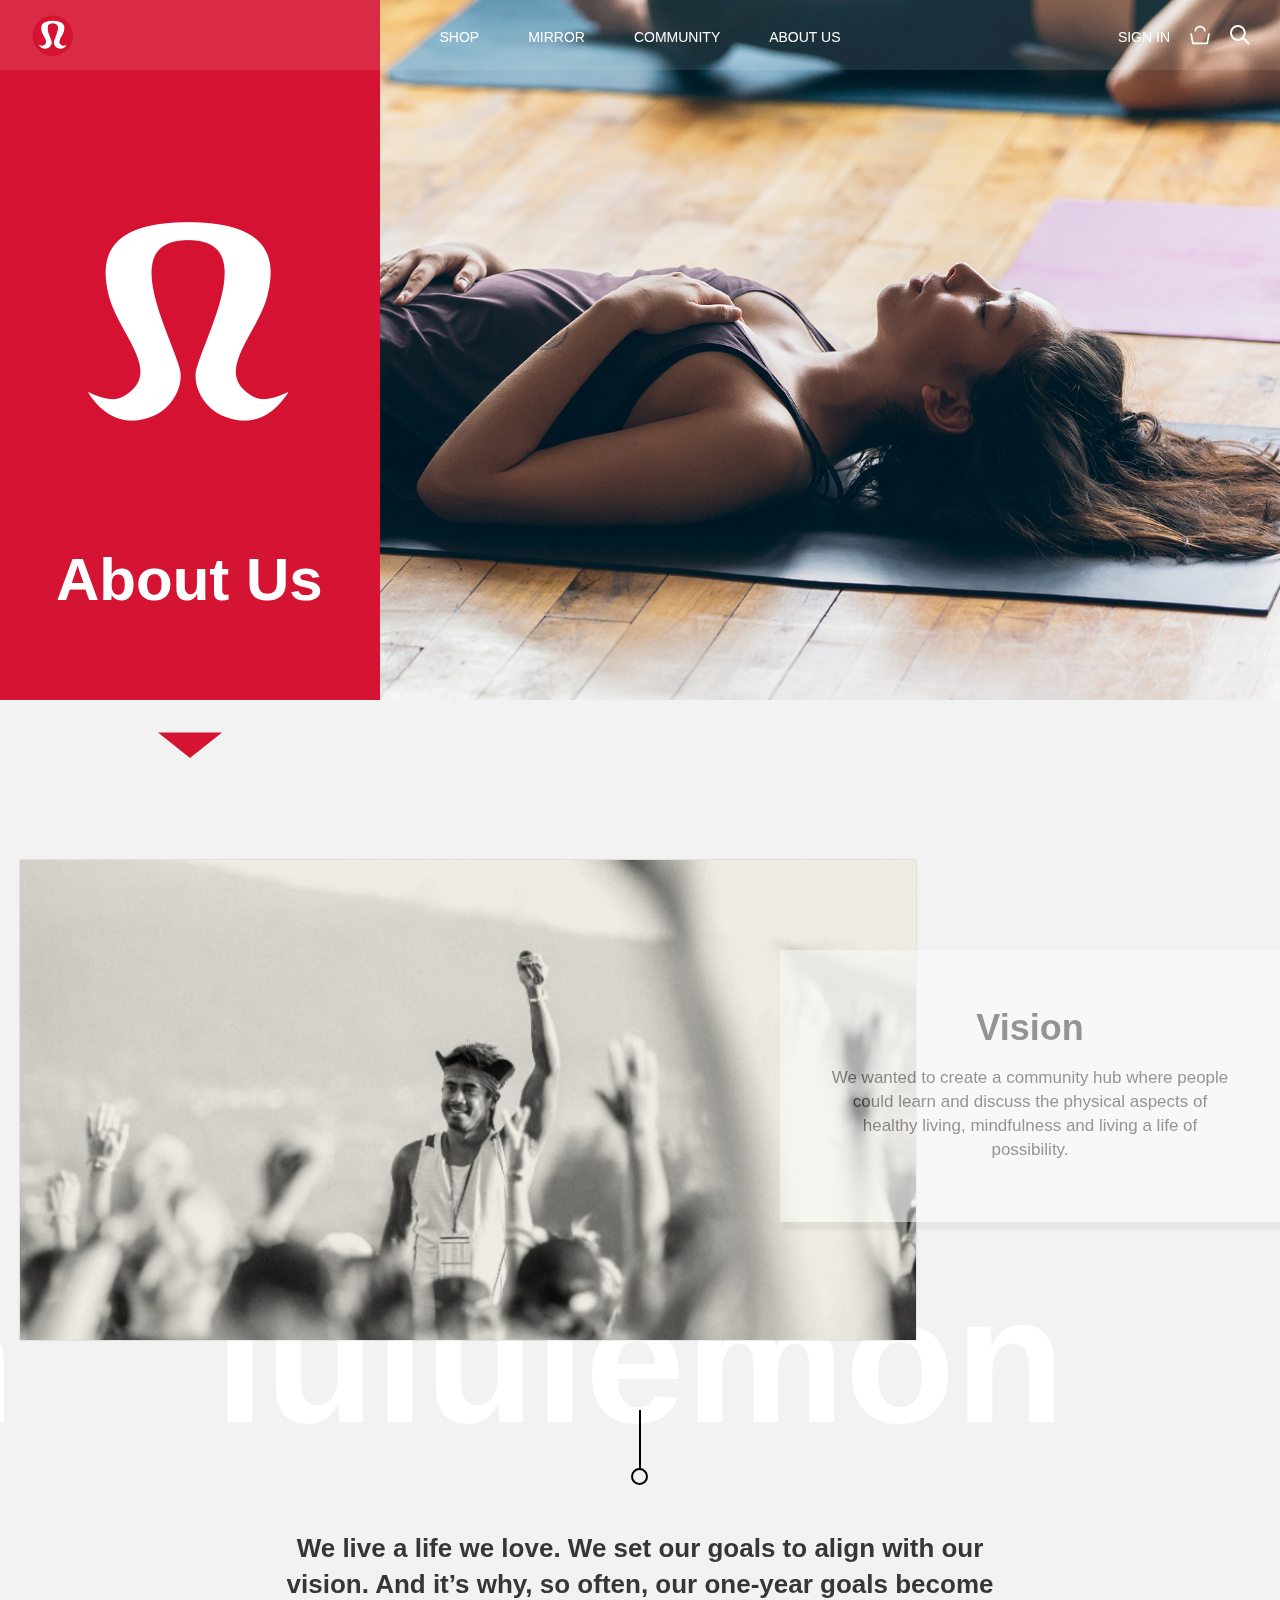
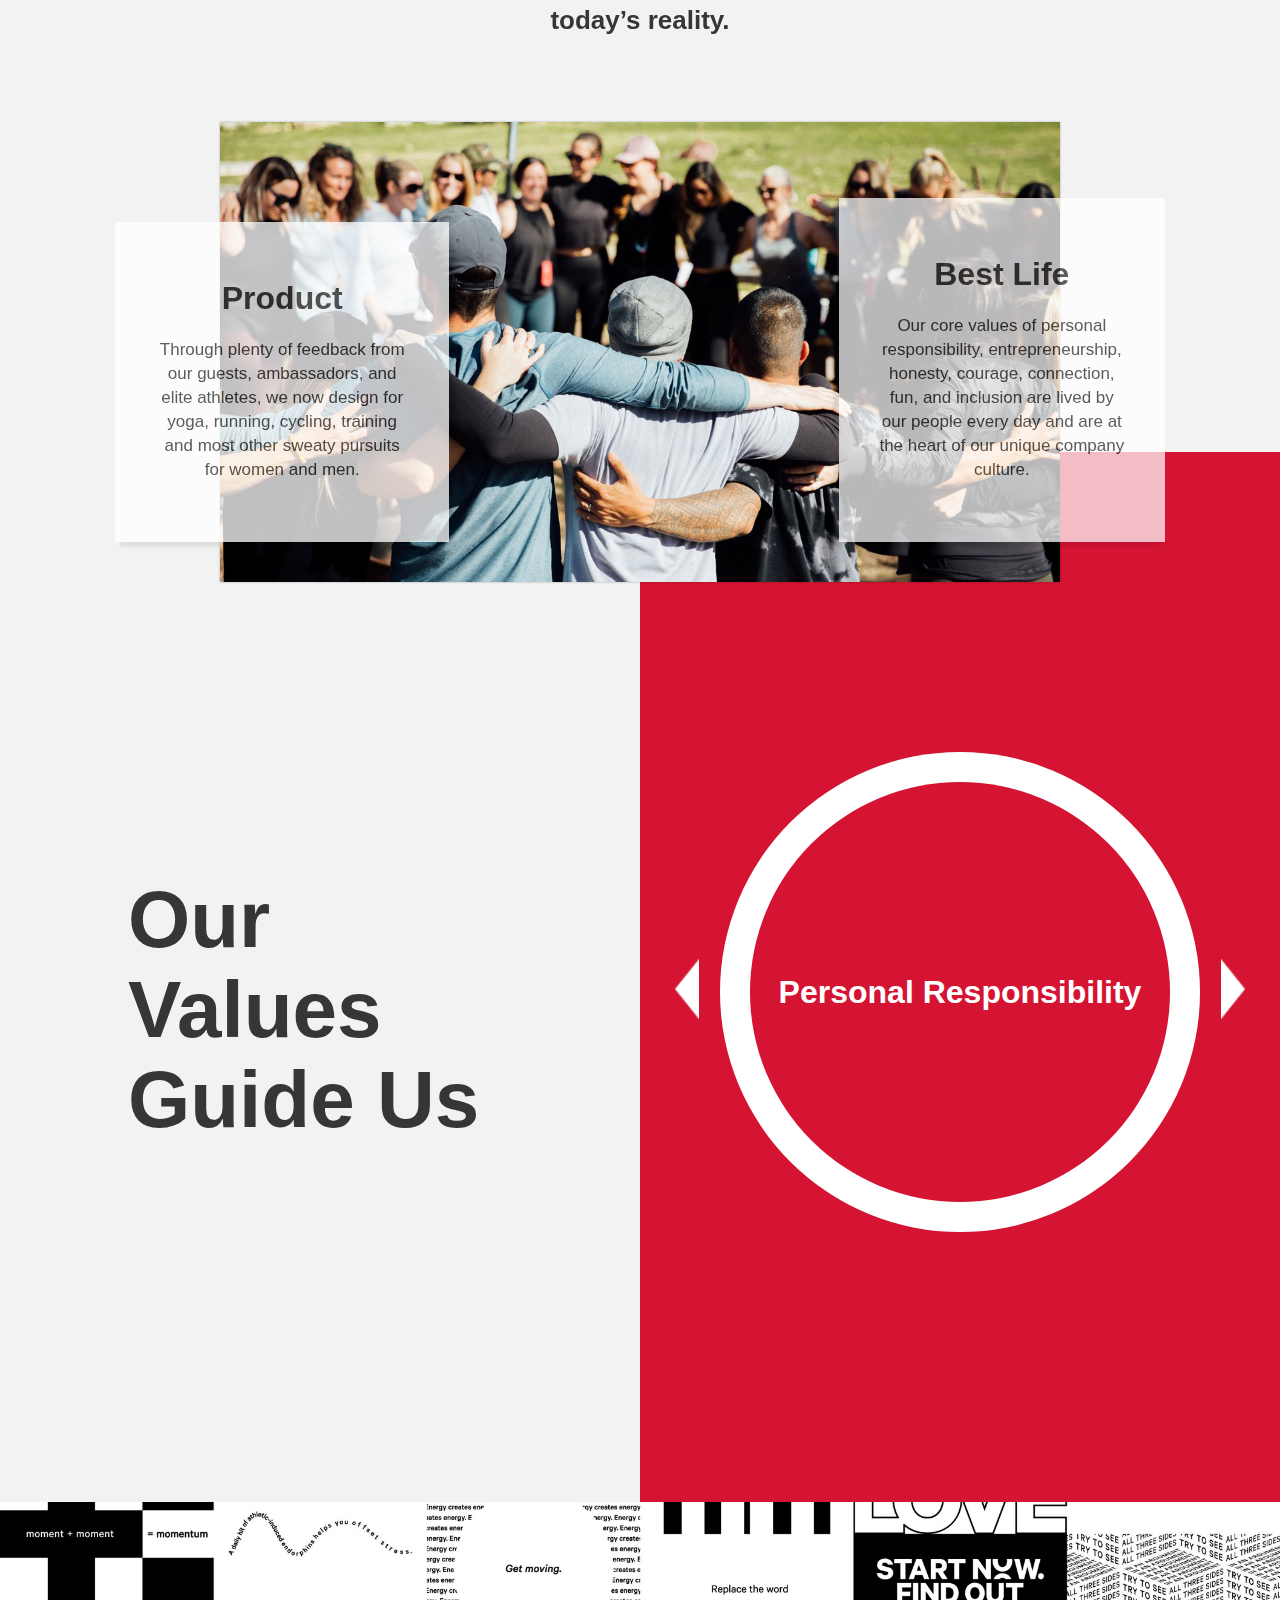
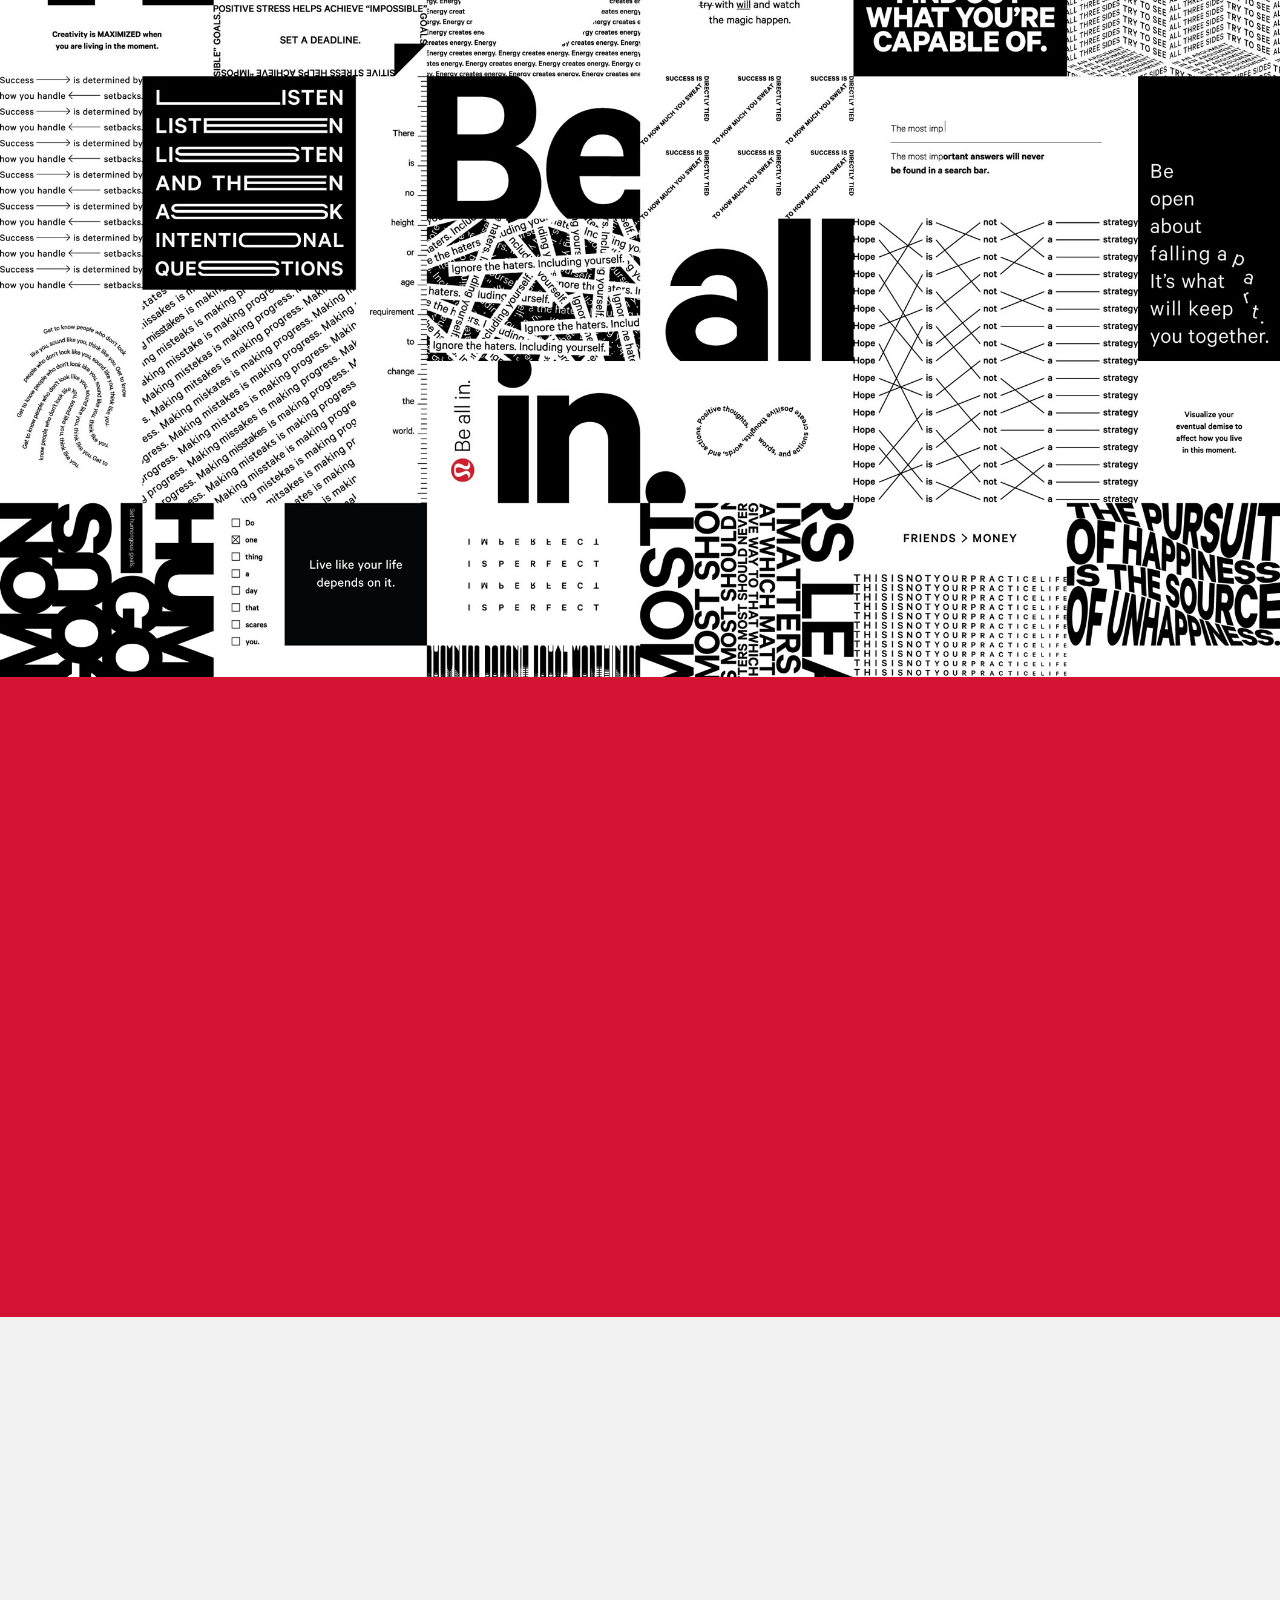
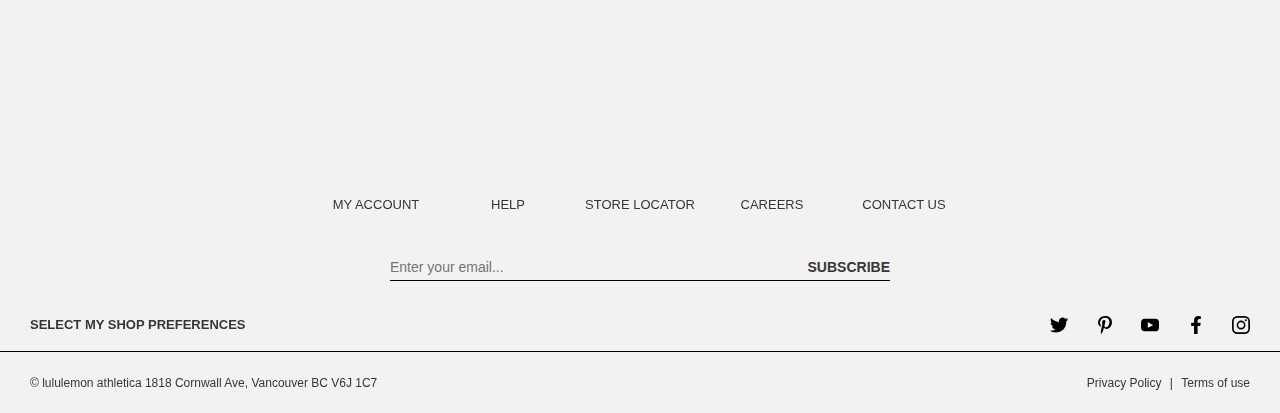
==== aboutus.html @ d8c0bdd2 "Lululemon Renewal" ====
<!DOCTYPE html>
<html lang="en">
<head>
  <meta charset="UTF-8">
  <meta name="keyword" content="lululemon, portfolio">
  <meta name="description" content="Personal Project: lululemon Renewal">
  <meta name="author" content="myeon">
  <meta http-equiv="X-UA-Compatible" content="IE=edge">
  <meta name="viewport" content="width=device-width, initial-scale=1.0, shrink-to-fit=no">
  <title>About us | lululemon</title>
  <link rel="stylesheet" href="css/lulu_reset.css" type="text/css" />
  <link rel="stylesheet" href="css/lulu_style.css" type="text/css" />
  <link rel="stylesheet" href="css/sub_aboutus.css" type="text/css" />
	<link rel="stylesheet" href="https://unpkg.com/swiper/swiper-bundle.min.css" />
	<script src="https://unpkg.com/swiper/swiper-bundle.min.js"></script>
	<script src="https://code.jquery.com/jquery-3.1.1.min.js"></script>
  <script src="js/slider.js"></script>
  <script src="js/aboutus.js"></script>
</head>
<body>
	<header>
		<div class="header_inner"> <!-- ON --> <!-- DARK -->
			<h1 class="logo"><a href="index.html">lululemon</a></h1>
			<button type="button" id="mbtn"><span></span></button>
			<ul class="account">
				<li id="signin"><a href="#">SIGN IN</a></li>
				<li id="cart" class="icon"><a href="#" class="ir_pm">cart</a></li>
				<li id="search" class="icon"><a href="#" class="ir_pm">search</a></li>
			</ul> <!-- acount -->
			<nav id="navWrap">
				<div class="nav_inner"> 
					<h2 class="blind">menu</h2>
					<ul class="gnb clearfix">
						<li class="sub1 subm"><a href="shop-w.html">SHOP</a>					 <!-- ON --> 
							<ul class="sub_menu">
									<li><a href="shop-w.html">WOMEN</a></li>
									<li><a href="shop-w.html">MEN</a></li>
									<li><a href="shop-w.html">ACTIVITY</a></li>
									<li><a href="shop-w.html">ACCESSORY</a></li>
							</ul>
						</li>
						<li><a href="#">MIRROR</a></li>
						<li class="sub3 subm"><a href="community.html">COMMUNITY</a>		 <!-- ON --> 
							<ul class="sub_menu">
									<li><a href="community.html">SWEATLIFE</a></li>
									<li><a href="community.html">AMBASSADOR</a></li>
									<li><a href="community.html">EVENTS</a></li>
									<li><a href="community.html">IMPACT</a></li>
							</ul>
						</li>
						<li class="sub4 subm"><a href="aboutus.html">ABOUT US</a>			 <!-- ON --> 
							<ul class="sub_menu">
									<li><a href="aboutus.html">BRAND STORY</a></li>
									<li><a href="aboutus.html">CAREERS</a></li>
									<li><a href="aboutus.html">lululemon Apps</a></li>
							</ul>
						</li>
					</ul> <!-- gnb -->
					<ul class="moreMenu">
						<li><a href="#">SIGN IN</a></li>
						<li><a href="#">STORE LOCATOR</a></li>
					</ul> <!-- moreMenu -->
				</div> <!-- nav_inner -->
			</nav> <!-- navWrap -->
		</div> <!-- header_inner -->
	</header>    
	  
	<div id="moveup">		
		<svg width="20" height="100">
			<path class="pline" d="M10,20 V60" />
		</svg>
		<p class="txtTop">TOP</p>
	</div>  
		
	<div id="visual">	<!-- show -->
		<div class="visual_wrap">
			<h2>About Us</h2>
			<div class="redblock">
				<div class="img_logo"></div>
			</div>
			<div class="img_box">
				<div class="about_txt">
					<p>Founded in Vancourver, Canada in 1998, <span>lululemon athletica</span> is a technical athletic apparel company for yoga, running, training, and most other sweaty pursuits</p>
				</div>
			</div>
		</div>
	</div>
	<div id="showbottom">
		<svg height="64" width="64" viewbox="0 -35 100 100">
			<path class="d1" d="M0,0 H100 L50,40 Z" fill="#d51332"></path>
		</svg>
	</div>
	
	<div id="mainContents">
	
		<div id="fixedlulu" class="luluSwiper">
			<ul class="swiper-wrapper">
				<p class="swiper-slide">lululemon</p>
				<p class="swiper-slide">lululemon</p>
			</ul>
		</div>
		
		<section id="about">
			<div class="vision_wrap">
				<div class="imgbox_vision"></div>
				<div class="txtbox_vision">
					<h3>Vision</h3>
					<p>We wanted to create a community hub where people could learn and discuss the physical aspects of healthy living, mindfulness and living a life of possibility.</p>
				</div>
			</div> <!-- vision_wrap -->
			
			<div class="lifevision">
				<span class="shape_io d"></span>
				<p>We live a life we love. We set our goals to align with our vision. And it’s why, so often, our one-year goals become today’s reality.</p>
				<div class="imgbox_life"></div>
			</div>		
				
			<div class="txtbox_product">
				<h3>Product</h3>
				<p>Through plenty of feedback from our guests, ambassadors, and elite athletes, we now design for yoga, running, cycling, training and most other sweaty pursuits for women and men.</p>
			</div>
			
			<div class="txtbox_bestlife">
				<h3>Best Life</h3>
				<p>Our core values of personal responsibility, entrepreneurship, honesty, courage, connection, fun, and inclusion are lived by our people every day and are at the heart of our unique company culture.</p>
			</div>
		</section> <!-- vision -->
		
		<section id="values">
			<h2>Our Values Guide Us</h2>
			<div class="values_wrap">
				<div class="outer_circle">
					<div class="swiper-container valSwiper">
						<div class="swiper-wrapper">
							<div class="v1 swiper-slide">
								<div class="inner_circle">
									<p><span>"I have choice, and I am accountable for my actions."</span></p>
									<h4>Personal Responsibility</h4>
								</div>
							</div> <!-- v1 -->
							<div class="v2 swiper-slide">
								<div class="inner_circle">
									<p><span>"I'm all in. I continuously innovate and own my results."</span></p>
									<h4>Entrepreneurship</h4>
								</div>
							</div> <!-- v2 -->
							<div class="v3 swiper-slide">
								<div class="inner_circle">
									<p><span>“I am open and sincere.”</span></p>
									<h4>Honesty</h4>
								</div>
							</div> <!-- v3 -->
							<div class="v4 swiper-slide">
								<div class="inner_circle">
									<p><span>"I relentlessly pursue greatness and know that possibility is bigger than the fear of failure."</span></p>
									<h4>Courage</h4>
								</div>
							</div> <!-- v4 -->
							<div class="v5 swiper-slide">
								<div class="inner_circle">
									<p><span>"I put people first. I build trusting relationships. We are all one team."</span></p>
									<h4>Connection</h4>
								</div>
							</div> <!-- v5 -->
							<div class="v6 swiper-slide">
								<div class="inner_circle">
									<p><span>"I believe that fun is a choice. It’s what allows me to turn work into play."</span></p>
									<h4>Fun</h4>
								</div>
							</div> <!-- v5 -->
						</div> <!--swiper-wrappers -->
					</div> <!-- valSwiper -->
					<div class="slider_btn">
						<div class="valprev"><img src="img/icon_left_white.png" alt="left"></div>
						<div class="valnext"><img src="img/icon_right_white.png" alt="right"></div>
					</div> <!--slider_btn -->
				</div> <!-- outer_circle -->
			</div> <!-- values_wrap -->		
		</section> <!-- values -->
		
		<section id="manifesto">
			<div class="txtbox_manifesto">
				<h3>MANIFESTO</h3>
				<p>
					Our manifesto is one way we share our culture with the community.
				</p>
				<p>
					It’s an evolving collection of bold thoughts that allow for some real conversations to take place. 
				</p>
				<p>
					Get to know our manifesto and learn more about what lights our fire.
				</p>
			</div>
			<div class="imgbox_manifesto">
				<img src="img/aboutus/lulu-aboutus-manifesto.jpg">
			</div>
		</section>

		<section id="media">
			<div class="media_wrap clearfix">
				<div class="logospin">
					<div class="logo_img"></div>
					<div class="logo_txt"></div>
				</div>
				<h2>MEDIA</h2>
			</div> <!-- media_wrap -->
			<div id="mediaContents">
				<div class="swiper-container mediaSwiper">
					<div class="swiper-wrapper">
						<div class="grid_item m1 swiper-slide">
							<a href="#"><span>READ MORE</span></a>
							<div class="img_box"></div>
							<p class="title"><a href="#">Introducing lululemon Like New</a></p>
							<p class="info">MAY 4, 2021</p>
						</div> <!-- m1 -->
						<div class="grid_item m2 swiper-slide">
							<a href="#"><span>READ MORE</span></a>
							<div class="img_box"></div>
							<p class="title"><a href="#">Feel your Practice: lululemon Launches the Take Form Yoga Mat</a></p>
							<p class="info">MARCH 23, 2021</p>
						</div> <!-- m2 -->
						<div class="grid_item m3 swiper-slide">
							<a href="#"><span>READ MORE</span></a>
								<div class="img_box"></div>
							<p class="title"><a href="#">lululemon Establishes Global Benchmark for Wellbeing with New Report</a></p>
							<p class="info">FEBRUARY 1, 2021</p>
						</div> <!-- m3 -->
						<div class="grid_item m4 swiper-slide">
							<a href="#"><span>READ MORE</span></a>
								<div class="img_box"></div>
							<p class="title"><a href="#">lululemon Appoints Blanca Gonzalez as SVP, Global Merchandising</a></p>
							<p class="info">JANUARY 11, 2021</p>
						</div> <!-- m4 -->
					</div> <!-- slider--> 
				</div>
				<div class="slider_btn">
					<div class="prev"><img src="img/icon_left_black.png" alt="left"></div>
					<div class="next"><img src="img/icon_right_black.png" alt="right"></div>
				</div> <!--slider_btn -->
				<div class="btnmoreWrap">
					<div class="btn_more white">
						<a href="#"><span></span>VIEW ALL</a>
					</div>
				</div>
			</div> <!-- mediaContents -->
		</section> <!-- media -->
	</div> <!-- main_wrap --> 

	<footer>
		<div class="footer_top">
			<div class="foot_nav">
				<p><a href="#">MY ACCOUNT</a></p>
				<p><a href="#">HELP</a></p>
				<p><a href="#">STORE LOCATOR</a></p>
				<p><a href="#">CAREERS</a></p>
				<p><a href="#">CONTACT US</a></p>
			</div>
			<div class="subscribe">
				<form id="subscribe" name="subscribe" action="#" method="post">
					<div>	
						<label for="email" class="hide">Subscribe</label>
						<input type="email" name="email" id="email" placeholder="Enter your email..." required />
						<input type="submit" value="SUBSCRIBE">
					</div>
				</form>
			</div>
			<div class="clearfix">
				<p class="mypref"><a href="#">SELECT MY SHOP PREFERENCES</a></p>
				<div class="social">
					<a href="#"><img src="img/icon_twitter.svg" alt="twitter"></a>
					<a href="#"><img src="img/icon_pinterest.svg" alt="pinterest"></a>
					<a href="#"><img src="img/icon_youtube.svg" alt="youtube"></a>
					<a href="#"><img src="img/icon_facebook.svg" alt="facebook"></a>
					<a href="#"><img src="img/icon_instagram.svg" alt="instagram"></a>
				</div>
			</div>
		</div>
		<div class="footer_bottom">
			<p>
				<a href="#">Privacy Policy</a>
				<span></span>
				<a href="#">Terms of use</a>
			</p>
			<p>&copy; lululemon athletica 1818 Cornwall Ave, Vancouver BC V6J 1C7</p>
		</div>
	</footer>
</body>
</html>
---- css/lulu_style.css ----
@charset "utf-8";
/*common*/
body{background-color:#f2f2f2;}

/*view more*/
.btn_more {text-align: right;}
.btn_more>a {font-size:1.4rem;font-weight: bold;}
.btn_more>a>span {
	display:inline-block;
	width:8px;height:8px;
	background-color:#383634;
	margin-right:16px;
	margin-bottom:1px;
	animation: spin 1.3s linear infinite;
}
.btn_more.white>a {color:#fff;}
.btn_more.white>a>span {background-color:#fff;}

/*shape io*/
.shape_io {
	position:relative;
	display:block;
	width:2px;height:35px;
	background-color:#fff;
	margin:16px auto 0;
}
.shape_io:after{
	content:"";
	position:absolute;
	top:35px;left:-300%;
	display:block;
	width:10px;height:10px;
	border:2px solid #fff;
	border-radius:50%;
}

.shape_io.d{background-color:#000;}
.shape_io.d:after{border-color:#000;}

/*animations*/
@keyframes tosquare{
	to{
		border-radius:0;
		width:10px;height:10px;
		/*transform:translateX(-10px);*/
		transform:rotate(180deg);
	}
}
@keyframes spin{
	to{transform:rotate(180deg);}
}
@keyframes menubtn {
	60%{
		transform:translateX(3px);
		transition:transform 0.3s ease-out;
	}
	100%{
		transform:translateX(-3px);
		transition:transform 0.3s ease-out;
	}
}

/*START header*/
header{
	position:fixed;
	top:0;left:0;
	width:100%;height:60px;
	z-index:100;
	transition:all 0.3s ease;
}
.header_inner {
	width:100%;height:100%;
	background-color:rgba(255, 255, 255, 0.1);
}
.header_inner .logo {
	position:absolute;
	top:10px;left:18px;
	width:40px; height:40px;
}
.header_inner .logo>a {
	display:block;
	width:100%;height:100%;
	background:url(../img/lululemon_logo.png) no-repeat center/cover;
	text-indent:-9999px;
	overflow:hidden;
}
.header_inner .account {
	position:absolute;top:20px;right:55px;
	display:block;
}
.header_inner .account>li:nth-child(1){display:none;}
.header_inner .account>li {margin:0px 15px 0 0;}
.header_inner .account .icon {
	display:block;
	width:22px;height:22px;
	float:left;
}
.header_inner .account>li>a {
	display:block;  
	font-size:1.4rem;
	font-weight:bold;
	line-height:2.4rem;
	color:#fff;
}
#cart{
	background:url(../img/icon_cart_white.png) no-repeat center/contain;
}
#search{
	background:url(../img/icon_search_white.png) no-repeat center/contain;
}
/*dark moode option1*/
.header_inner.darkb {
	background-color:rgba(0, 0, 0, 0.2);
}
/*dark moode option2*/
.header_inner.dark {background-color:rgba(255, 255, 255, 0.9);}
.header_inner.dark .account>li>a {color:#000;}
.header_inner.dark #cart{
	background:url(../img/icon_cart_black.png) no-repeat center/contain;
}
.header_inner.dark #search{
	background:url(../img/icon_search_black.png) no-repeat center/contain;
}
.header_inner.dark #mbtn span,
.header_inner.dark #mbtn span:before,
.header_inner.dark #mbtn span:after {background:#000;}
/*menu button*/
#mbtn{
	position:absolute;
	top:14px;right:18px;
	display:block;
	width:34px;height:30px;
	display:block;
}
#mbtn span, #mbtn span:before, #mbtn span:after{
	content:""; display:block;
	position:absolute;
	width:30px;height:2px;
	background:#fff;
	border-radius:15%;
	z-index:210;
}
#mbtn span{}
#mbtn span:before{top:-6px;}
#mbtn span:after{bottom:-6px;}
.header_inner.on #mbtn span{
	top:30px; background-color:transparent;
}
.header_inner.on #mbtn span:before,.header_inner.on #mbtn span:after{top:0px;background-color:#fff;}
.header_inner.on #mbtn span:before{transform:rotate(45deg);}
.header_inner.on #mbtn span:after{transform:rotate(-45deg);}
#mbtn span,#mbtn span:before,#mbtn span:after{
	transition: transform 0.4s ease;
}

#navWrap {display:block;}
#navWrap .nav_inner {display:none;}
.header_inner.on #navWrap .nav_inner {
	position:fixed;
	top:0px;left:0px;
	width:100%;height:100% !important;
	background-color:rgba(0, 0, 0, 0.95);
	z-index:200;
	display:block;
}
/*icon_arrow*/
#navWrap .gnb>li>a:after {
	content:"";
	display:inline-block;
	width:10px;height:22px;
	margin-left:15px;
	background:url(../img/icon_right_white.png) no-repeat center/contain;
	transition: all .3s ease;
}
#navWrap .gnb>li:nth-of-type(2)>a:after {
	display:none;
}
.header_inner.on .gnb>li.on>a:after{
	transform:rotate(90deg);
	transition: all .3s ease;
}
.header_inner.on .gnb {
	padding:100px 13.3% 0 13.3%; /*50/375*100=13.3%*/
}
.header_inner.on .gnb>li {margin-bottom:50px;}
.header_inner.on .gnb>li>a {
	font-size:3rem;
	font-weight:bold;
	color:#fff;
}

#navWrap .sub_menu {display:none;margin-left:25px;}
.header_inner.on #navWrap .gnb>li.on .sub_menu {
	display:block;
	width:160px;
}
#navWrap .sub_menu li {margin-top:12px;}
#navWrap .sub_menu li>a {
	display:block;
	height:100%;
	font-size:2rem;
	font-weight:bold;
	color:#fff;
}
#navWrap .moreMenu {
	display:block;
	width:100%;
	float:left;
	margin-top:30px;
	padding-left:13.3%;
	z-index:200;
}
#navWrap .moreMenu>li>a {
	display:block;  
	font-size:1.5rem;
	font-weight:bold;
	line-height:2.4rem;
	color:#fff;
	width:140px;
}
/*END header*/

/*START moveup*/
#moveup {
	position:fixed;
	bottom:140px;right:24px;
	z-index:80;
	width:25px; height:65px;
	cursor:pointer;
	opacity:0;
	transition:opacity 0.5s ease;
}
#moveup .pline{
	stroke:rgba(0, 0, 0, 0.5);
	stroke-width:5px;
	stroke-dasharray:60;
	transition:all 0.5s ease;
}
#moveup .txtTop{
	font-weight:bold;
	font-size:1.1rem;
	transform: rotate(-90deg);
	margin-top:-22px;
	margin-right:4px;
	color:rgba(0, 0, 0, 0.5);
	transition:all 0.5s ease;
}
@keyframes gotop{
	from{stroke-dashoffset:0}
	to{stroke-dashoffset:500}
}
#moveup.on .pline{
	stroke:rgba(0, 0, 0, 1);
	cursor:pointer;
	animation:gotop 7s;
	animation-iteration-count: infinite;
	transition:stroke 0.5s ease;
}
#moveup.on .txtTop{
	color:rgba(0, 0, 0, 1);
	transition:color 0.5s ease;
}
/*END moveup*/

/*START footer*/
footer {
	clear:both;margin-top:220px;
	background-color:#f2f2f2;
}
.foot_nav {
	width:100%;
	float:left;
	border-top:1px solid rgba(255, 255, 255, 0.4);		
}
.foot_nav>p {
	width:50%; height:100%;
	float:left;
	text-align:center;
	font-size:1.3rem;
	padding:18px 0px;
	border-bottom:1px solid #fff;	
}
.foot_nav>p:nth-child(1), .foot_nav>p:nth-child(3) {
	border-right:1px solid #fff;		
}
.foot_nav>p:last-child {width:100%;}
.foot_nav>p>a{
	display:block;width:100%;height:100%;
}
.subscribe {
	clear:both;
	padding:60px 0;
	text-align:center;
}
.subscribe>form {
	width:84%;				/*315/375*100=84%*/
	margin:0 auto;
	padding-bottom:5px;
	border-bottom:1px solid #383634;
}
.subscribe>form:after {
	content:"";
	display:block;
	clear:both;
}
.subscribe>form input[type=email] {
	float:left;
	background-color:transparent;
	font-size:1.4rem;
	color:#383634;
	width:70%;
}
.subscribe>form input[type=submit] {
	float:right;
	font-size:1.4rem;
	font-weight:bold;
	color:#383634;
	background-color:transparent;
}
.footer_top .mypref {display:none;}

.social {
	width:100%; 
	display:flex;
	justify-content: space-around;
}
.social>a {
	display:inline-block; 
	width:22px;height:22px;
	float:left;
}
.social>a>img {width:100%;height:100%;}

.footer_bottom{
	clear:both;
	margin-top:30px;
	padding: 25px 0 0 16px;
	border-top:1px solid #fff;
}
.footer_bottom>p{font-size:1.2rem;}
.footer_bottom>p>a{color:#383634;}
.footer_bottom>p:last-child{font-size:1.1rem;}

.footer_bottom>p>span:nth-child(2):after{
	content:" | ";
	margin:0 4px;
}
.footer_bottom>p:last-child{
	margin:14px 0 0;
	padding-bottom:24px;
	color:#383634;
}
/*END footer*/



/*  START TABLET 768 */
@media all and (min-width:768px){
	/*view more*/
	.btn_more {text-align: right;}
	.btn_more>a {font-size:1.4rem;font-weight: bold;}
	.btn_more>a>span {
		display:inline-block;
		width:7px;height:7px;
		background-color:#383634;
		margin-right:15px;
		margin-bottom:1px;
		border-radius:50%;
		transition:all 0.25s ease;
		animation:none;
	}
	.btn_more:hover>a{
		opacity:0.7;
		transition:all 0.5s ease;
	}
	.btn_more:hover>a>span{
		margin-bottom:0px;
		border-radius:0;
		width:9px;height:9px;
		animation: spin 1s linear infinite;
		transition:all 0.25s ease;
	}
	/*shape io*/
	.shape_io {display:none;}
	.shape_io:after{display:none;}

	/*START header*/
	header{width:100%;height:70px;}
	.header_inner .logo {
		position:absolute;top:15px;left:32px;
		width:42px; height:42px;
	}
	.header_inner .account {
		position:absolute;top:26px;right:55px;
		display:block;
	}
	.header_inner .account>li:hover {opacity:0.7;}
	.header_inner .account>li:nth-child(1){display:none;}
	.header_inner .account>li {margin:0px 20px 0 0;}
	.header_inner .account .icon {width:20px;height:20px;}
	/*menu button*/
	#mbtn {top:20px;}
	#mbtn:hover span {opacity:0.7;}
	#mbtn:hover span:before {animation: menubtn 0.2s ease-out 0.2s;}
	#mbtn:hover span:after {animation: menubtn 0.2s ease-out 0.4s;}
	.header_inner.on #mbtn span{right:20px;}
	.header_inner.on #mbtn:hover span{opacity:0.5;}
	.header_inner.on #mbtn:hover span:before {animation: none;}
	.header_inner.on #mbtn:hover span:after {animation: none;}
	
	/*icon_arrow*/
	#navWrap .gnb>li>a:after {
		content:"";
		display:inline-block;
		width:20px;height:30px;
		margin-left:20px;
		background:url(../img/icon_arrow.png) no-repeat center/contain;
	}
	#navWrap .gnb>li:nth-of-type(2)>a:after {display:none;}
	.header_inner.on .gnb {padding:140px 14% 0 14%;} /*50/375*100=13.3%*/
	.header_inner.on .gnb>li {margin-bottom:50px;width:290px;}
	.header_inner.on .gnb>li:nth-of-type(1) {width:160px;}
	.header_inner.on .gnb>li:nth-of-type(2) {width:164px;}
	.header_inner.on .gnb>li:nth-of-type(4) {width:250px;}
	.header_inner.on .gnb>li>a {font-size:4rem;}

	#navWrap .sub_menu {
		display:none;
		margin-left:30px;
		width:30px;
	}
	#navWrap .sub_menu li {
		margin-top:15px;
		width:200px;
	}
	#navWrap .sub_menu li>a:hover {opacity:0.5;}
	#navWrap .moreMenu {margin-top:75px;padding-left:14%;}
	#navWrap .moreMenu>li{width:60px;}
	#navWrap .moreMenu>li>a {font-size:1.6rem;}
	#navWrap .moreMenu>li>a:hover {opacity:0.5;}
	/*END header*/
	
	/*#moveup*/

	/*START footer*/
	footer {clear:both;margin-top:170px;}
	.foot_nav {
		width:660px;
		border-top:none;
		transform:translateX(-50%);
		margin-left:50%;
		clear:both;
		display:flex;
	}
	.foot_nav>p {
		width:20%; height:100%;
		text-align:center;
		font-size:1.3rem;
		padding:18px 0px;
		border-bottom: none;
	}
	.foot_nav>p:hover{opacity:0.5; transition:opacity .3s ease;}
	.foot_nav>p:nth-child(1), .foot_nav>p:nth-child(3) {border-right:none;}
	.foot_nav>p:last-child {width:20%;}
	.foot_nav>p>a{display:block;width:100%;height:100%;}
	.subscribe {
		clear:both;
		padding:30px 0 35px;
		text-align:center;
	}
	.subscribe>form {
		width:50%;				/*315/375*100=84%*/
		max-width: 500px;
		margin:0 auto;
		padding-bottom:5px;
		border-bottom:1px solid #000;
	}
	.subscribe>form:after {
		content:"";
		display:block;
		clear:both;
	}
	.subscribe>form input[type=email] {
		float:left;
		background-color:transparent;
		font-size:1.4rem;
	}
	.subscribe>form input[type=submit] {
		float:right;
		font-size:1.4rem;
		font-weight:bold;
	}
	.subscribe>form input[type=submit]:hover {opacity:0.5; transition:opacity .3s ease;cursor:pointer;}

	.footer_top .mypref {
		display:inline-block;
		width:220px; height:34px; 
		line-height:35px;
		margin-left:30px;
		margin-top:-9px;
		font-size:1.3rem;
		font-weight:bold;
	}
	.footer_top .mypref>a {
		display:inline-block;
		width:100%;height:100%;
	}
	.footer_top .mypref>a:hover{opacity:0.5;transition:opacity .3s ease;}
	.social {
		float:right;
		margin-right:30px;
		width:200px; 
		display:flex;
		justify-content: space-between;
	}
	.social>a {
		display:inline-block; 
		width:18px;height:18px;
		float:left;
	}
	.social>a:hover {
		opacity:0.5;
		transition:opacity .3s ease;
	}
	.social>a>img {width:100%;height:100%;}

	.footer_bottom{
		clear:both;
		margin-top:10px;
		padding: 25px 0 0 0px;
		border-top:1px solid #000;
	}
	.footer_bottom>p{
		display:inline-block;
		float:left;
		font-size:1.2rem;
	}
	.footer_bottom>p:first-child{
		position:relative;
		float:right;
		margin-right:30px;
	}
	.footer_bottom>p:last-child{
		float:left;
		font-size:1.2rem;
		margin:0px;
		margin-left:30px;
	}
	.footer_bottom>p>a:nth-of-type(1):after {
		content:"";
		position:absolute;
		display:block;
		width:0px;height:2px;
		margin-top:3px;
		background-color:#000;
	}
	.footer_bottom>p>a:nth-of-type(2):after {
		content:"";
		position:absolute;left:95px;
		display:block;
		width:0px;height:2px;
		margin-top:3px;
		background-color:#000;
		transition:all 0.3s ease;
	}
	.footer_bottom>p>a:nth-of-type(1):hover:after {
		width:75px;height:2px;
		transition:all .5s ease;
	}
	.footer_bottom>p>a:nth-of-type(2):hover:after {
		width:70px;height:2px;
		transition:all 0.3s ease;
	}
	.footer_bottom>p>span:nth-child(2):after{
		content:" | ";
		margin:0 5px;
	}
	/*END footer*/
}
/*  END TABLET 768 */


/*  START TABLET 1024 */
@media all and (min-width:1024px){
	/*START header*/
	.header_inner .account {
		position:absolute;top:25px;right:10px;
		display:block;
	}
	.header_inner .account>li:nth-child(1){display:block;float:left;}
	.header_inner .account>li:nth-child(1)>a{font-weight:normal;}
	/*menu button*/
	#mbtn {display:none;}	
	/*icon_arrow*/
	#navWrap {
		margin:0 auto;
		display:block; 
		width:450px;height:70px;
	}
	#navWrap .nav_inner {
		width:100%;height:100%;
		display:block;
	}
	#navWrap .gnb {
		width:100%;height:100%;
		margin:0 auto;
		padding-top:30px;
		display:flex;
		justify-content: space-between;
	}
	#navWrap .gnb>li {
		position:relative;
		font-size:1.4rem; 
		margin:0 auto;
	}
	#navWrap .gnb li>a{color:#fff}
	#navWrap .gnb>li>a:after {
		display:block;width:0%;
		transition:none;
	}
	#navWrap .gnb>li:nth-of-type(2)>a:after {
		display:block;
		width:0%;
	}
	#navWrap .gnb>li:nth-of-type(2):hover>a:after {
		display:block;
		width:100%;
		transition:width 0.3s ease;
	}
	#navWrap .gnb>li:hover>a:after{
		content:"";
		display:block;
		position:absolute; top:20px;left:-20px;
		width:100%;height:2px;
		background:#fff;
		transition:width 0.3s ease;
	}
	.header_inner.dark #navWrap .gnb>li:hover>a:after{
		background:#000;
	}
	#navWrap .gnb>li:hover .sub_menu {
		visibility:visible;
		top:29px;
		transition:all .3s ease-out;
	}
	#navWrap .gnb>li:hover .sub_menu li {
		height:30px;
		transition:all 0.2s ease-out;
	}
	#navWrap .gnb>li:hover .sub_menu li>a {
		font-size:1.4rem;
		transition-delay:0.1s;
	}
	#navWrap .sub_menu li:hover {
		background-color:rgba(255, 255, 255, 1);
		transition:background-color 0.3s ease-out;
	}
	#navWrap .sub_menu li>a:hover {
		opacity:1;
		color:rgba(0, 0, 0, 1);
	}
	#navWrap .sub_menu {
		display:block;
		visibility:hidden;
		position:absolute; top:60px;
		margin:0px;
		transition:visibility 0.2s ease-out;
	}
	#navWrap .sub_menu li {
		text-indent:0px;
		margin-top:2px;
		margin-left:-38px;
		width:114px; height:0px;
		line-height:30px;
		text-align:center;
		background-color:rgba(255, 255, 255, 0.8);
		transition:height 0.2s ease-out;
	}
	#navWrap .gnb>li:nth-of-type(3) .sub_menu li {
		margin-left:-14px;
	}
	#navWrap .gnb>li:nth-of-type(4) .sub_menu li {
		margin-left:-20px;
	}
	#navWrap .sub_menu li>a {
		display:block;
		height:100%;
		font-size:0rem;
		font-weight:normal;
		color:rgba(0, 0, 0,0.7);
	}
	#navWrap .moreMenu {display:none;}
	/*END header*/
	
	/*#moveup*/
	
	/*START footer*/
	footer {clear:both;margin-top:130px;}
	.footer_top .mypref>a:hover{opacity:0.5;transition:opacity .3s ease;}
	/*END footer*/
}
/*  END TABLET 1024 */
---- css/sub_aboutus.css ----
@charset "utf-8";

/*START visual*/
h3{font-size:4rem;}
#visual {
	width:100%;height:600px;
	float:left;
}
#visual>.visual_wrap {
	position:relative;
	width:100%;height:100%;
	float:left;
}
#visual .redblock {
	position:absolute; top:0;
	width:100%; height:300px;
	background-color:#d51332;
	z-index: 1;
}
#visual .img_logo {
	margin:70px auto 0;
	width:200px;height:200px;
	background: url(../img/lululemon_logo.png) no-repeat center/contain;
	z-index:10;
}
#visual h2{
	position:absolute;
	top:280px;left:50%;
	transform:translateX(-50%);
	font-size:4rem;
	color:#fff;
	z-index:2;
	opacity:0;
}
#visual .img_box {
	position:absolute; bottom:0;
	width:100%;height:300px;
	background:url(../img/aboutus/lulu-aboutus-aboutus.jpg) no-repeat center/cover;
}
#visual .about_txt {
	position:absolute;top:420px;
	width:100%;
	background-color:rgba(0, 0, 0, 0.6);
}
#visual .about_txt>p{
	padding:70px 5%;
	font-size:1.6rem;
	line-height:2.2rem;
	text-align:center;
	color:#fff;
	
}
#visual .about_txt>p>span{font-weight:bold;}

#showbottom {
	position:absolute;top:610px;left:50%;
	width:64px;
	animation: mblink 1.1s ease infinite;
}
@keyframes mblink{
	0%{
		opacity:1; 
		transform:translate(-50%, 0px);
	}
	60%{
		opacity:0.8; 
		transform:translate(-50%, 11px);
	}
	100%{
		opacity:1; 
		transform:translate(-50%, 0px);
	}
}

/*PARALLAX Visual*/
#visual.show h2{
	opacity:1;
	transition:opacity 1.2s ease;
}
/*END visual*/

#mainContents{
	float:left;
	position:relative;
	margin-top:342px;
	width:100%;
}

/*START fixedlulu*/
#fixedlulu{
	position:absolute; top:-190px;
	width:100%;
	z-index:-1;
	overflow: hidden;
}
#fixedlulu .swiper-wrapper{
	transition-timing-function: linear;
}
#fixedlulu .swiper-wrapper p{
	display:block;
	width:720px;
	font-size:15rem;
	line-height:15rem;
	font-weight: bold;
	color:#fff;
}
/*END fixedlulu*/

/*START about*/
#about {float:left; width:100%;}
#about .vision_wrap {width:100%; float:left;}
#about .imgbox_vision {
	width:100%;height:270px;
	background:url(../img/aboutus/lulu-aboutus-vision.jpg) no-repeat center/cover;
}
#about .txtbox_vision {
	width:100%;
	text-align: center;
	background-color:#fff;
	padding:40px 7% 40px;
}
#about .txtbox_vision>h3{font-size:3.6rem;}
#about .txtbox_vision>p{font-size:1.6rem;line-height:2.2rem; margin-top:20px;}

#about .lifevision{
	position:relative;
	float:left;
	width:100%;
}
#about .lifevision>span{
	margin-top:30px;
	display:block;
}
#about .lifevision>span:after{
	display:block;
}
#about .lifevision>p{
	float:left;
	padding:40px 8%;
	width:100%;
	font-size:1.8rem;line-height:2.4rem;
	text-align: center;
	font-weight: bold;
}
#about .lifevision>div{
	float:left;
	width:100%;height:270px;
	background:url(../img/aboutus/lulu-aboutus-bestLife.jpg) no-repeat center/cover;
}

#about .txtbox_product{
	float:left;
	padding:20px 7% 40px;
	margin-top:50px;
	width:100%;
	background:#fff;
}
#about .txtbox_product>h3{margin-top:-40px;}
#about .txtbox_product>p{font-size:1.6rem;line-height:2.2rem; margin-top:20px;}

#about .txtbox_bestlife{
	float:left;
	padding:20px 7% 40px;
	margin-top:50px;
	width:100%;
	text-align:right;
	background:#fff;
}
#about .txtbox_bestlife>h3{margin-top:-40px;}
#about .txtbox_bestlife>p{font-size:1.6rem;line-height:2.2rem; margin-top:20px;}
/*END about*/

/*START values*/
#values{
	float:left;
	width:100%;
	margin-top:100px;
}
#values h2{
	width:100%;
	padding:0 10%;
	font-size:5rem;
	line-height: 6rem;
	text-align: center;
}
#values .values_wrap {
	position:relative;
	margin-top:20px;
	width:100%;height:600px;
	background-color:#d51332;
	float:left;
}
.swiper-container {overflow:visible !important;}
#values .outer_circle {
	margin:100px auto;
	padding-top:18px;
	width:260px;height:260px;
	background-color:#fff;
	border-radius:50%;
}
#values .swiper-slide{
	width:100%;height:100%;
	margin:0 auto;
	color:#fff;
}
#values .inner_circle {
	position:relative;
	margin:0 auto;
	width:225px;height:225px;
	background-color:#d51332;
	border-radius:50%;
}
#values .inner_circle p{
	position:absolute;top:50%;
	transform:translateY(-50%);
	padding:0 24px;
	font-size:1.6rem;line-height:2.2rem;
	text-align:center;
	font-weight: bold;
}
#values .inner_circle h4{
	position:absolute;top:310px;
	width:230px;
	font-size:2rem;
	line-height:4rem;
	text-align: center;
	background-color:#d51332;
}
/*individual slide settings*/
#values .v1 p{padding-top:10px;}
#values .v2 p{padding-top:10px;}
#values .v4 p{padding-top:5px;}
#values .v5 p{padding-top:5px;}
#values .v6 p{padding-top:10px;}
/*individual slide settings*/
#values .slider_btn {
	position:absolute;bottom:130px;
	left:50%;transform:translateX(-50%);
	width:84%; height:40px;
}
#values .slider_btn>div:nth-of-type(1){
	height:100%;
	display:inline-block;
	float:left;
	cursor:pointer;
}
#values .slider_btn>div:nth-of-type(2){
	height:100%;
	display:inline-block;
	float:right;
	cursor:pointer;
}
#values .slider_btn>div>img{height:100%;}
/*END values*/

/*START manifesto*/
#manifesto{float:left;position:relative;}
#manifesto .imgbox_manifesto{width:100%;}
#manifesto img{width:100%;}
#manifesto .txtbox_manifesto{
	float:left;
	padding:80px 8%;
	width:100%;
	background-color:rgba(0, 0, 0, 0.9);
	color:#fff;
}
#manifesto .txtbox_manifesto>h3{
	text-align: center;
	margin-bottom:40px;
}
#manifesto .txtbox_manifesto p{font-size:1.6rem;line-height:2.2rem; margin-top:20px;}
/*END manifesto*/

/*START media*/
#media{
	float:left;width:100%;
	position:relative;
}
#media .media_wrap{
	width:100%;height:520px;
	background-color:#d51332;
}
#media .logospin{
	position:absolute;top:30px;left:50%;
	transform:translateX(-50%);
	width:200px;height:200px;
}
#media .logospin .logo_img{
	position:absolute;top:50px;left:50%;
	transform:translateX(-50%);
	width:50%;height:50%;
	background:url(../img/lululemon_logo.png) no-repeat center/contain;
}
#media .logospin .logo_txt{
	position:absolute;
	width:100%;height:100%;
	background:url(../img/aboutus/spintxt.png) no-repeat center/contain;
	animation:spin 5s linear infinite;
}
@keyframes spin{
	to{transform:rotate(360deg)}
}
#media h2{
	font-size:8rem;
	padding-top:250px;
	text-align:center;
	color:#fff;
}

#mediaContents {
	position:relative;
	margin-top:-150px; width:100%;
	margin-bottom:100px;
	overflow: hidden;
}
.mediaSwiper{width:90%;}

#mediaContents .grid_item>a{display:none;}
#mediaContents .swiper-slide .img_box {height:240px;}
#mediaContents .swiper-slide.m1 .img_box {background:url(../img/aboutus/lulu-aboutus-media1.jpg) no-repeat center/cover;}
#mediaContents .swiper-slide.m2 .img_box {background:url(../img/aboutus/lulu-aboutus-media2.jpg) no-repeat center/cover;}
#mediaContents .swiper-slide.m3 .img_box {background:url(../img/aboutus/lulu-aboutus-media3.jpg) no-repeat center/cover;}
#mediaContents .swiper-slide.m4 .img_box {background:url(../img/aboutus/lulu-aboutus-media4.jpg) no-repeat center/cover;}

#mediaContents .grid_item .title {
	margin:15px 0 10px;
	font-size:1.8rem;
	line-height:2rem;
	font-weight:bold;
}
#mediaContents .grid_item .info {
	font-size:1.2rem;
	font-weight:bold;
}

#mediaContents .slider_btn {
	position:absolute;bottom:10px;
	width:25%; height:30px;
	margin-left:13%;
}
#mediaContents .slider_btn>div:nth-of-type(1){
	height:100%;
	display:inline-block;
	float:left;
}
#mediaContents .slider_btn>div:nth-of-type(2){
	height:100%;
	display:inline-block;
	float:right;
}

.prev.swiper-button-disabled,
.next.swiper-button-disabled {
	opacity: .2;
	cursor: auto;
	pointer-events: none;
}
#mediaContents img {height:100%;}

#media .btnmoreWrap{
	position:relative;
	float:right;
	margin-top:30px;
	width:140px;height:60px;
	line-height:60px;
	text-align:left;
	background:#d51332;
}
#media .btnmoreWrap:before{
	content:"";
	position:absolute;left:-28px;
	width:60px;height:60px;
	border-radius:50%;
	background:#d51332;
	z-index:-1;
}
#media .btn_more{margin-right:30%;}

.btn_more>a>span {animation: spin 2.4s linear infinite;}
/*END media*/


/*  START TABLET 768 */
@media all and (min-width:768px) {	
	/*START visual*/
	#visual {height:700px;}
	#visual .redblock {height:350px;}
	#visual .img_logo {margin-top:64px;width:260px;height:260px;}
	#visual h2{top:316px; font-size:6rem;}
	#visual .img_box {height:350px;}
	#visual .about_txt {
		position:absolute;top:0px;
		width:100%;height:350px;
		background-color:rgba(0, 0, 0, 0.6);
		opacity:0;
		transition:opacity 0.4s ease;
	}
	#visual .about_txt>p{
		padding:140px 5%;
		font-size:2.4rem;
		line-height:3.2rem;
	}
	#visual .img_box:hover .about_txt{
		opacity:1;
		transition:opacity 0.3s ease;
	}
	#showbottom{top:710px;cursor:pointer;}
	/*END visual*/

	#mainContents{margin-top:280px;}

	/*START fixedlulu*/
	#fixedlulu{top:-168px;}
	#fixedlulu .swiper-wrapper p{
		width:850px;
		font-size:18rem;
		line-height:18rem;
	}
	/*END fixedlulu*/

	@keyframes wiggle {
		0%{transform:translateX(0px);}
		20%{transform:translateX(-6px);}
		40%{transform:translateX(4px);}
		60%{transform:translateX(-2px);}
		80%{transform:translateX(2px);}
		100%{transform:translateX(0px);}
	}
	
	/*START about*/
	#about {position:relative;}
	#about .imgbox_vision{height:460px;}
	#about .txtbox_vision{
		margin:-40px auto 0;
		padding:60px 7%;
		width:66%;
		background-color:rgba(255, 255, 255, 0.94);
		box-shadow: 6px 10px 3px rgba(0, 0, 0, 0.1);
		transition:all 0.5s ease;
	}
	#about .txtbox_vision:hover{animation:wiggle 0.6s ease 0.2s;}
	#about .txtbox_vision>p{font-size:1.7rem;line-height:2.4rem;}

	.shape_io {height:60px;}
	.shape_io:after{
		top:58px;left:-400%;
		width:13px;height:13px;
	}
	
	#about .lifevision>p{
		padding:60px 8%;
		font-size:2.6rem;
		line-height:3.6rem;
	}
	#about .lifevision>div{height:440px;box-shadow: 0px 0px 0px rgba(0, 0, 0, 0.3);}

	#about .txtbox_product{
		position:absolute;bottom:-255px;left:4%;
		padding:30px 5% 60px;
		margin-top:-30px;
		width:44%;
		text-align:center;
		background:rgba(255, 255, 255, 0.94);
		box-shadow: 6px 14px 3px rgba(0, 0, 0, 0.1);
	}
	#about .txtbox_product>h3{margin-top:30px; font-size:3.2rem;}
	#about .txtbox_product>p{font-size:1.7rem; line-height:2.4rem; margin-top:24px;}
	#about .txtbox_product:hover{animation:wiggle 0.6s ease 0.2s;}
	
	#about .txtbox_bestlife{
		position:absolute;bottom:-255px;right:4%;
		padding:30px 5% 60px;
		margin-top:-30px;
		width:44%;
		text-align:center;
		background:rgba(255, 255, 255, 0.9);
		box-shadow: 6px 16px 3px rgba(0, 0, 0, 0.1);
	}
	#about .txtbox_bestlife>h3{margin-top:30px; font-size:3.2rem;}
	#about .txtbox_bestlife>p{font-size:1.7rem;line-height:2.4rem; margin-top:24px;}
	#about .txtbox_bestlife:hover{animation:wiggle 0.6s ease 0.2s;}
	/*END about*/

	/*START values*/
	#values{margin-top:440px;}
	#values h2{
		padding:0 12%;
		font-size:8rem;
		line-height: 9rem;
	}
	#values .values_wrap {position:relative;height:800px;}
	#values .outer_circle {
		margin:130px auto;
		padding-top:18px;
		width:480px;height:480px;
	}
	#values .inner_circle{
		position:relative;margin-top:12px;
		width:420px;height:420px;
		box-shadow: 0px 0px 0px rgba(0, 0, 0, 0.3);
	}
	#values .inner_circle p{
		position:absolute;
		width:420px;height:420px;
		border-radius:50%;
		font-size:2.4rem;
		line-height:3.2rem;
		z-index:3;
		opacity:0;
		background-color:#000;
		transition:opacity 0.5s ease;
	}
	#values .inner_circle:hover p{
		opacity:1;
		transition:opacity 0.5s ease;
	}
	#values .inner_circle span{display:block;margin-top:50%;}
	#values .inner_circle h4{
		position:absolute;left:50%;top:50%;
		transform:translate(-50%, -50%);
		width:410px;
		font-size:3.2rem;
		line-height:6rem;
		z-index:1;
	}
	/*individual slide settings*/
	#values .v1 span{margin-top:48%;}
	#values .v2 span{margin-top:48%;}
	#values .v3 p{padding-top:10px;}
	#values .v4 span{margin-top:45%;}
	#values .v5 span{margin-top:45%;}
	#values .v6 span{margin-top:46%;}
	/*individual slide settings*/
	#values .slider_btn {
		position:absolute;bottom:50%;
		width:84%; height:60px;
		min-width:570px;
	}
	@keyframes swiggle {
		0%{transform:translateX(0px);}
		20%{transform:translateX(-2px);}
		40%{transform:translateX(2px);}
		60%{transform:translateX(-1px);}
		80%{transform:translateX(1px);}
		100%{transform:translateX(0px);}
	}
	#values .slider_btn>div:hover {animation: swiggle 0.8s ease;}
	#values .slider_btn>div:nth-of-type(1):hover {
		opacity:0.8;
		transition:opacity 0.2s ease;
	}
	#values .slider_btn>div:nth-of-type(2):hover {
		opacity:0.8;
		transition:opacity 0.2s ease;
	}
	/*END values*/
	
	/*START manifesto*/
	#manifesto .txtbox_manifesto {
		position:absolute;top:50%;
		transform:translateY(-50%);
		padding:70px 0%;
		background-color:rgba(0, 0, 0, 0.85);
		opacity:0;
		transition:opacity 0.4s ease;
	}
	#manifesto:hover .txtbox_manifesto {
		opacity:1;
		transition:opacity 0.4s ease;
	}
	#manifesto .txtbox_manifesto>h3 {margin-bottom:30px;}
	#manifesto .txtbox_manifesto p {
		margin-top:6px;
		font-size:1.8rem;line-height:2.4rem;
		text-align:center;
	}
	/*END manifesto*/
	
	/*START media*/
	#media .media_wrap {height:574px;}
	#media .logospin {width:220px; height:220px;}
	#media .logospin .logo_img {width:120px; height:120px;}
	#media h2 {font-size:12rem; padding-top:270px;}

	#mediaContents .swiper-slide .img_box {height:320px;}

	#mediaContents .grid_item>a {
		position:absolute;top:0;left:0;
		display:block;
		width:100%;height:320px;
		background-color:rgba(0, 0, 0, 0);
		z-index:10;
		color:rgba(255, 255, 255, 0);
		font-size:2rem;
		font-weight:bold;
		text-align: center;
	}
	#mediaContents .grid_item>a>span {
		display:inline-block;
		margin-top:153px;
	}
	#mediaContents .grid_item>a>span:before {
		content:"";
		position:absolute;top:50%; left:0;
		display:block;
		width:17%;height:2px;
		background:rgba(255, 255, 255, 0);
	}
	#mediaContents .grid_item>a>span:after {
		content:"";
		position:absolute;top:50%;right:0;
		transform:translateY(-50%);
		display:block;
		width:17%;height:2px;
		background:rgba(255, 255, 255, 0);
	}
	
	#mediaContents .grid_item:hover>a {
		background-color:rgba(0, 0, 0, 0.9);
		color:rgba(255, 255, 255, 1);
		transition:background-color 0.3s ease;
	}
	#mediaContents .grid_item>a>span:hover {
		color:#383634;
		transition: color 0.2s ease;
	}
	#mediaContents .grid_item:hover>a>span:before {
		background:rgba(255, 255, 255, 1);
		left:15%;
		transition:all 0.3s ease;
	}
	#mediaContents .grid_item:hover>a>span:after {
		background:rgba(255, 255, 255, 1);
		right:15%;
		transition:all 0.3s ease;
	}
	
	#mediaContents .slider_btn {
		position:absolute;top:460px;
		width:30%; height:40px;
	}
	#mediaContents .slider_btn>div:nth-of-type(1){
		/*height:100%;
		display:inline-block;
		float:left;*/
		cursor:pointer;
	}
	#mediaContents .slider_btn>div:nth-of-type(2){
		/*height:100%;
		display:inline-block;
		float:right;*/
		cursor:pointer;
	}

	#media .btnmoreWrap{
		position:relative;
		margin-top:40px;
		width:20%;height:80px;
		max-width:180px;
		line-height:80px;
	}
	#media .btnmoreWrap:before{
		position:absolute;left:-42px;
		width:80px;height:80px;
	}
	#media .btn_more{margin-right:40%;}
	.btn_more:hover>a>span{animation: spin 2.4s linear infinite;}
	/*END media*/
}
/*  END TABLET 768 */



/*  START TABLET 1024 */
@media all and (min-width:1024px) {	
	/*START visual*/
	#visual {height:700px;}
	#visual .redblock {
		position:absolute; top:-700px;
		width:380px; height:700px;		
		opacity:0.7;
	}
	#visual .img_logo {
		margin:180px auto 0;
		width:300px;height:300px;
	}
	#visual h2{
		position:absolute;
		top:550px;left:100px;
		transform:translateX(0%);
		font-size:6rem;		
		opacity:0;
	}
	#visual .img_box {
		position:absolute; bottom:0;
		height:800px;
		background-attachment: fixed;
	}
	#visual .about_txt {
		position:absolute;top:0px;right:0;
		height:800px;
		opacity:0;
	}
	#visual .about_txt>p{
		position:absolute;right:0;
		padding:638px 5% 0 42%;
		font-size:2.4rem;
		line-height:3.2rem;
		text-align: right;
	}
	#showbottom{
		top:680px;left:190px;
		opacity:0; transform:translateX(-50%);
		animation:none;
	}
	
	/*PARALLAX Visual*/
	#visual.show .redblock{
		top:0px;opacity:1;
		transition:opacity 0.8s ease, top 0.8s ease;
	}
	#visual.show h2{
		opacity:1;left:56px;
		transition:opacity 0.8s ease 1s, left 0.6s ease 1s;
	}
	#showbottom.show{
		opacity:1;top:710px;
		transition:opacity 0.7s ease 0.6s, top 0.5s ease 0.6s;
		animation: mblink 1.1s ease 1s infinite;
	}
	/*END visual*/

	#mainContents{margin-top:140px;overflow:hidden !important;}

	/*START fixedlulu*/
	#fixedlulu{top:430px;}
	/*END fixedlulu*/

	/*START about*/
	#about .imgbox_vision{
		width:70%;height:480px;margin:20px;
		box-shadow: 0px 0px 2px rgba(0, 0, 0, 0.2);
	}
	#about .txtbox_vision{
		position:absolute; top:110px;right:0%;
		width:500px;
		margin:0;
		text-align: center;
		padding:60px 3.8%;
		box-shadow: 3px 8px 3px rgba(0, 0, 0, 0.1);
		transform:scale(1);
		opacity:0.5;
	}
	.shape_io {top:20px;}
	#about .lifevision>p{
		padding:80px 0% 60px;
		width:60%;
		max-width:820px;
		margin-left:50%;
		transform:translateX(-50%);
	}
	#about .lifevision>div{
		position:relative;
		width:840px;height:460px;
		margin-left:50%;margin-top:24px;
		transform:translateX(-50%);
		box-shadow: 0px 0px 2px 0px rgba(0, 0, 0, 0.3);
		z-index:4;
	}
	#about .txtbox_product{
		position:absolute;bottom:40px;left:9%;
		padding:30px 40px 60px;
		width:334px;
		box-shadow: 5px 5px 3px rgba(0, 0, 0, 0.1);
		z-index:5;
		transform:scale(1);
		opacity:0.8;
	}
	#about .txtbox_bestlife{
		position:absolute;bottom:40px;right:9%;
		padding:30px 40px 60px;
		width:326px;
		text-align:center;
		box-shadow: -5px 5px 3px rgba(0, 0, 0, 0.1);
		z-index:5;
		transform:scale(1);
		opacity:0.8;
	}
	
	/*PARALLAX About*/
	#about.on .imgbox_vision {
		opacity:1;margin-left:-8px;
		box-shadow: 5px 8px 2px rgba(0, 0, 0, 0.2);
		transition:all 1s ease 0.2s;
	}
	#about.on .txtbox_vision {
		opacity:1;right:5%;
		box-shadow: 10px 15px 3px rgba(0, 0, 0, 0.1);
		transition:all 0.9s ease 0.1s;
	}
	#about .lifevision.on>div {
		opacity:1;margin-top:0px;
		box-shadow: 0px 6px 1.5px 5px rgba(0, 0, 0, 0.3);
		transition:all 0.6s ease 0.3s;
	}
	#about .txtbox_product.on {
		opacity:1;left:4%;
		box-shadow: -13px 15px 3px rgba(0, 0, 0, 0.1);
		transition:all 1s ease 0.2s;
	}
	#about .txtbox_bestlife.on {
		opacity:1;right:4%;
		box-shadow: 13px 15px 3px rgba(0, 0, 0, 0.1);
		transition:all 1s ease 0.2s;
	}
	/*END about*/

	/*START values*/
	#values{position:relative;margin-top:-150px;}
	#values h2{
		position:absolute;top:54%;left:10%;
		transform: translateY(-50%);
		width:28%;
		max-width:450px;
		text-align:left;
		padding:0;
		box-shadow: 0px 0px 0px rgba(0, 0, 0, 0.1);
	}
	#values .values_wrap {
		position:relative;
		margin-top:20px;
		width:50%;height:1050px;
		min-width:630px;
		float:right;
	}
	#values .outer_circle {margin:300px auto;}
	#values .slider_btn {bottom:46%;}
	
	/*PARALLAX Values*/
	#values.on h2{
		opacity:1;top:50%;
		box-shadow: 3px 8px 3px rgba(0, 0, 0, 0.1);
		transition:all 0.4s ease 0.3s;
	}
	#values h2:hover{
		opacity:1;top:51%;
		box-shadow: 0px 0px 0px rgba(0, 0, 0, 0.1);
		transition:all 0.3s ease 0.1s;
	}
	/*END values*/
	
	/*START/END manifesto*/
	
	/*START media*/
	#media .media_wrap{width:100%;height:640px;}
	#media .logospin{
		position:absolute;top:40px;left:auto;right:3%;
		transform:translateX(0%);
		transform:scale(0.7);opacity:0;
	}
	#media .logospin .logo_img{width:120px;height:120px;}
	#media h2{
		font-size:14rem;
		padding-top:200px;
		text-align:left;
		color:#fff;
		margin-left:0%;
		opacity:0;
	}

	#mediaContents {margin-top:-180px;opacity:0;}

	#mediaContents .grid_item .img_box{
		box-shadow: 4px 7px 2px rgba(0, 0, 0, 0.2);

	}
	#mediaContents .grid_item .title {
		margin:15px 0 12px;
		font-size:2rem;
		line-height:2.6rem;
	}
	#mediaContents .grid_item .info {font-size:1.4rem;}

	#mediaContents .slider_btn {
		position:absolute;top:140px;left:50%;
		transform:translateX(-50%);
		width:96%; height:60px;
		margin-left:0%;
		z-index:10;
	}
	#mediaContents .slider_btn {pointer-events:none;}
	#mediaContents .slider_btn>div {pointer-events:auto;}
	#media .btnmoreWrap{margin-top:50px;margin-right:-15%; opacity:0;}
	#media .btn_more{margin-right:40%;}
	
	/*PARALLAX Media*/
	#media.on h2{
		opacity:1; margin-left:5%;
		transition:all 0.8s ease 0.1s;
	}
	#media.on #mediaContents{
		opacity:1;margin-top:-260px;
		transition:all 1s ease 0.4s;
	}
	#media.on .logospin{
		opacity:1; transform:scale(1);
		transition:all 0.8s ease 0.1s;
	}
	#media.on .btnmoreWrap{
		opacity:1; margin-right:0;
		transition:all 0.8s ease 1s;
	}
	/*END media*/
}
/*  END TABLET 1024 */
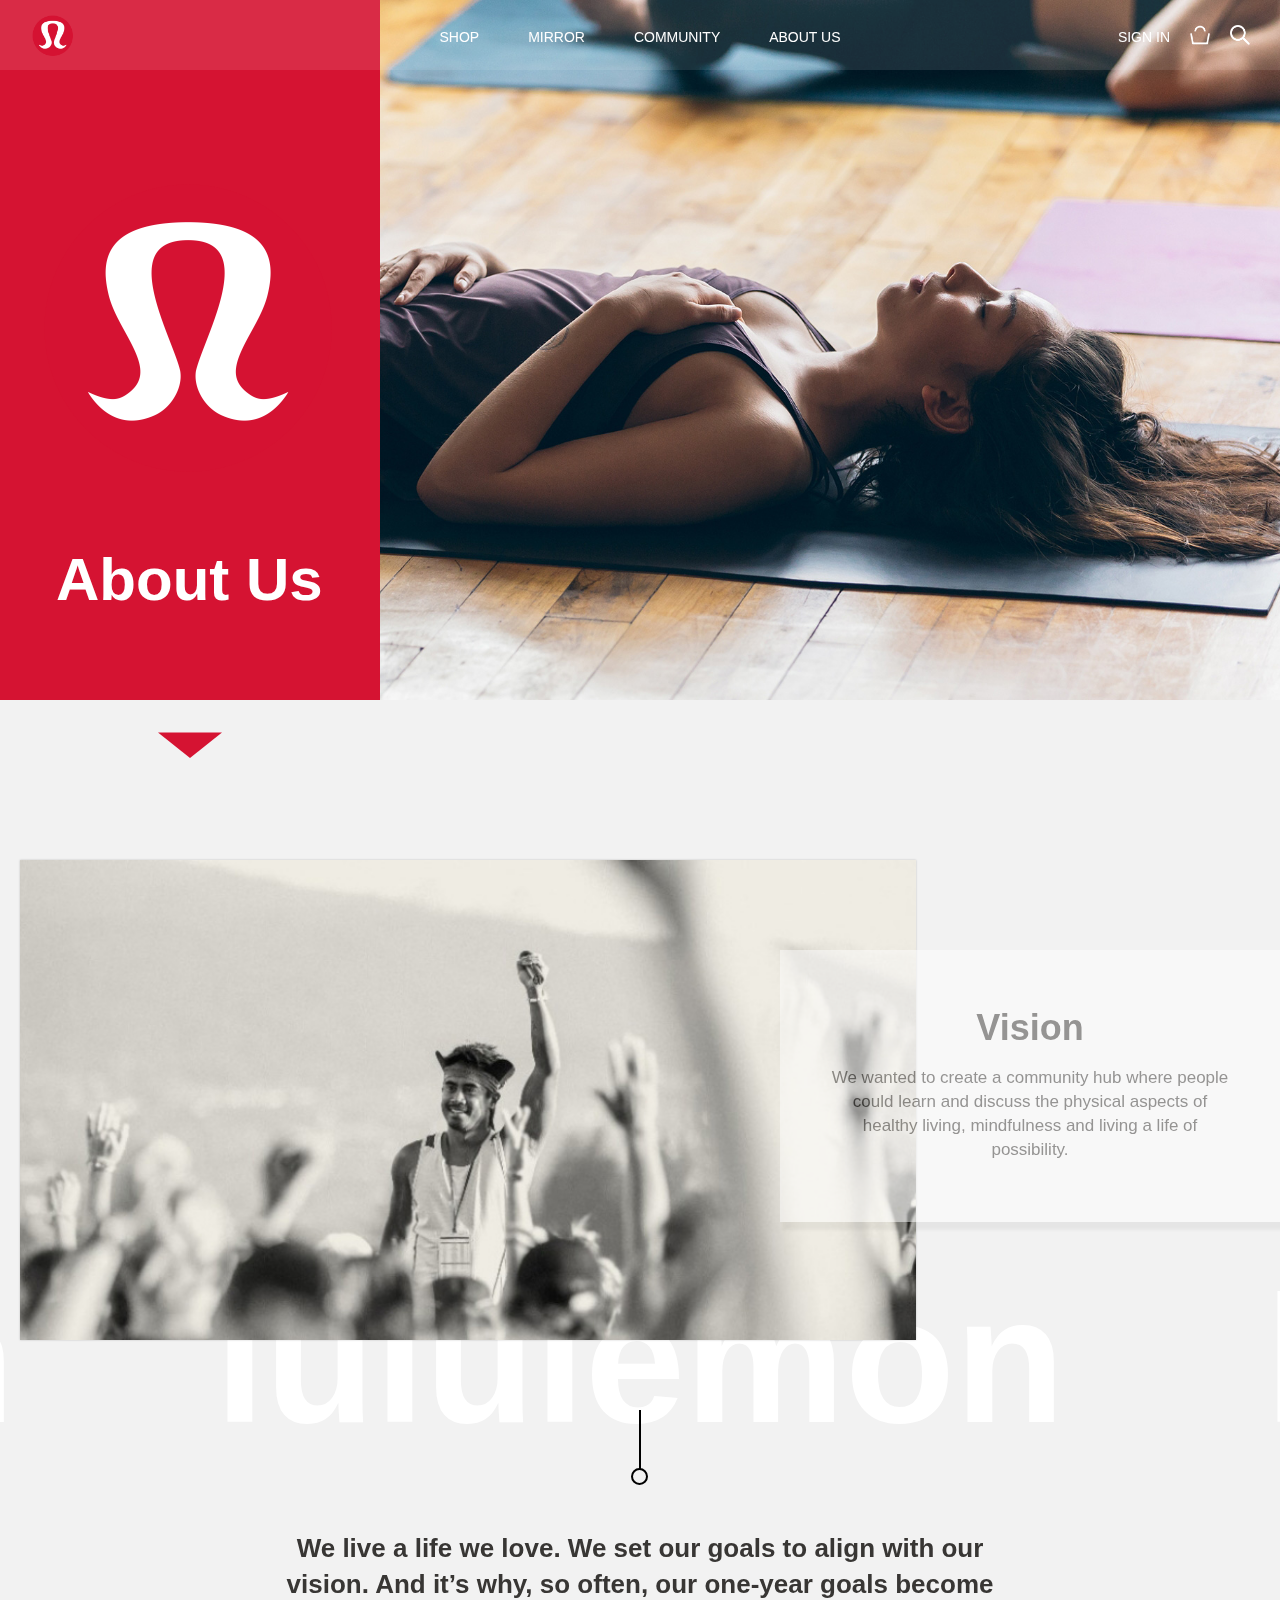
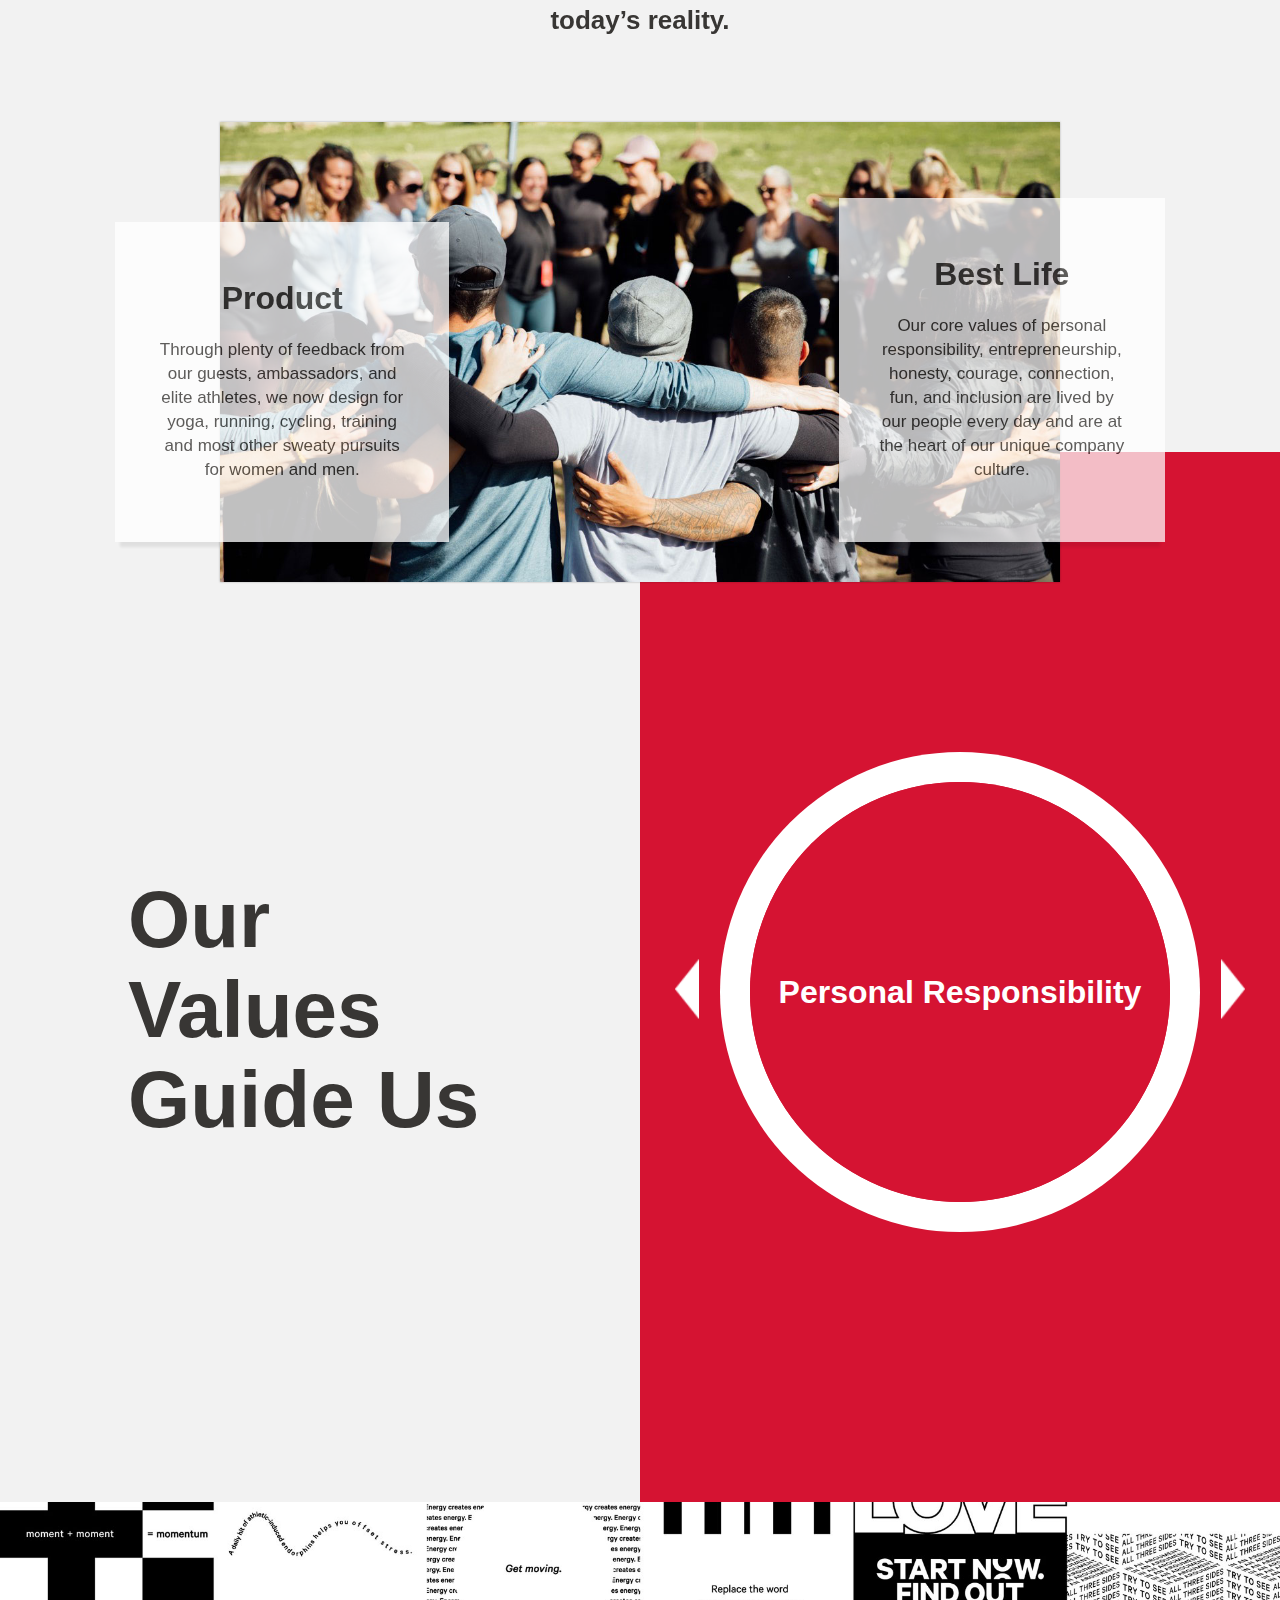
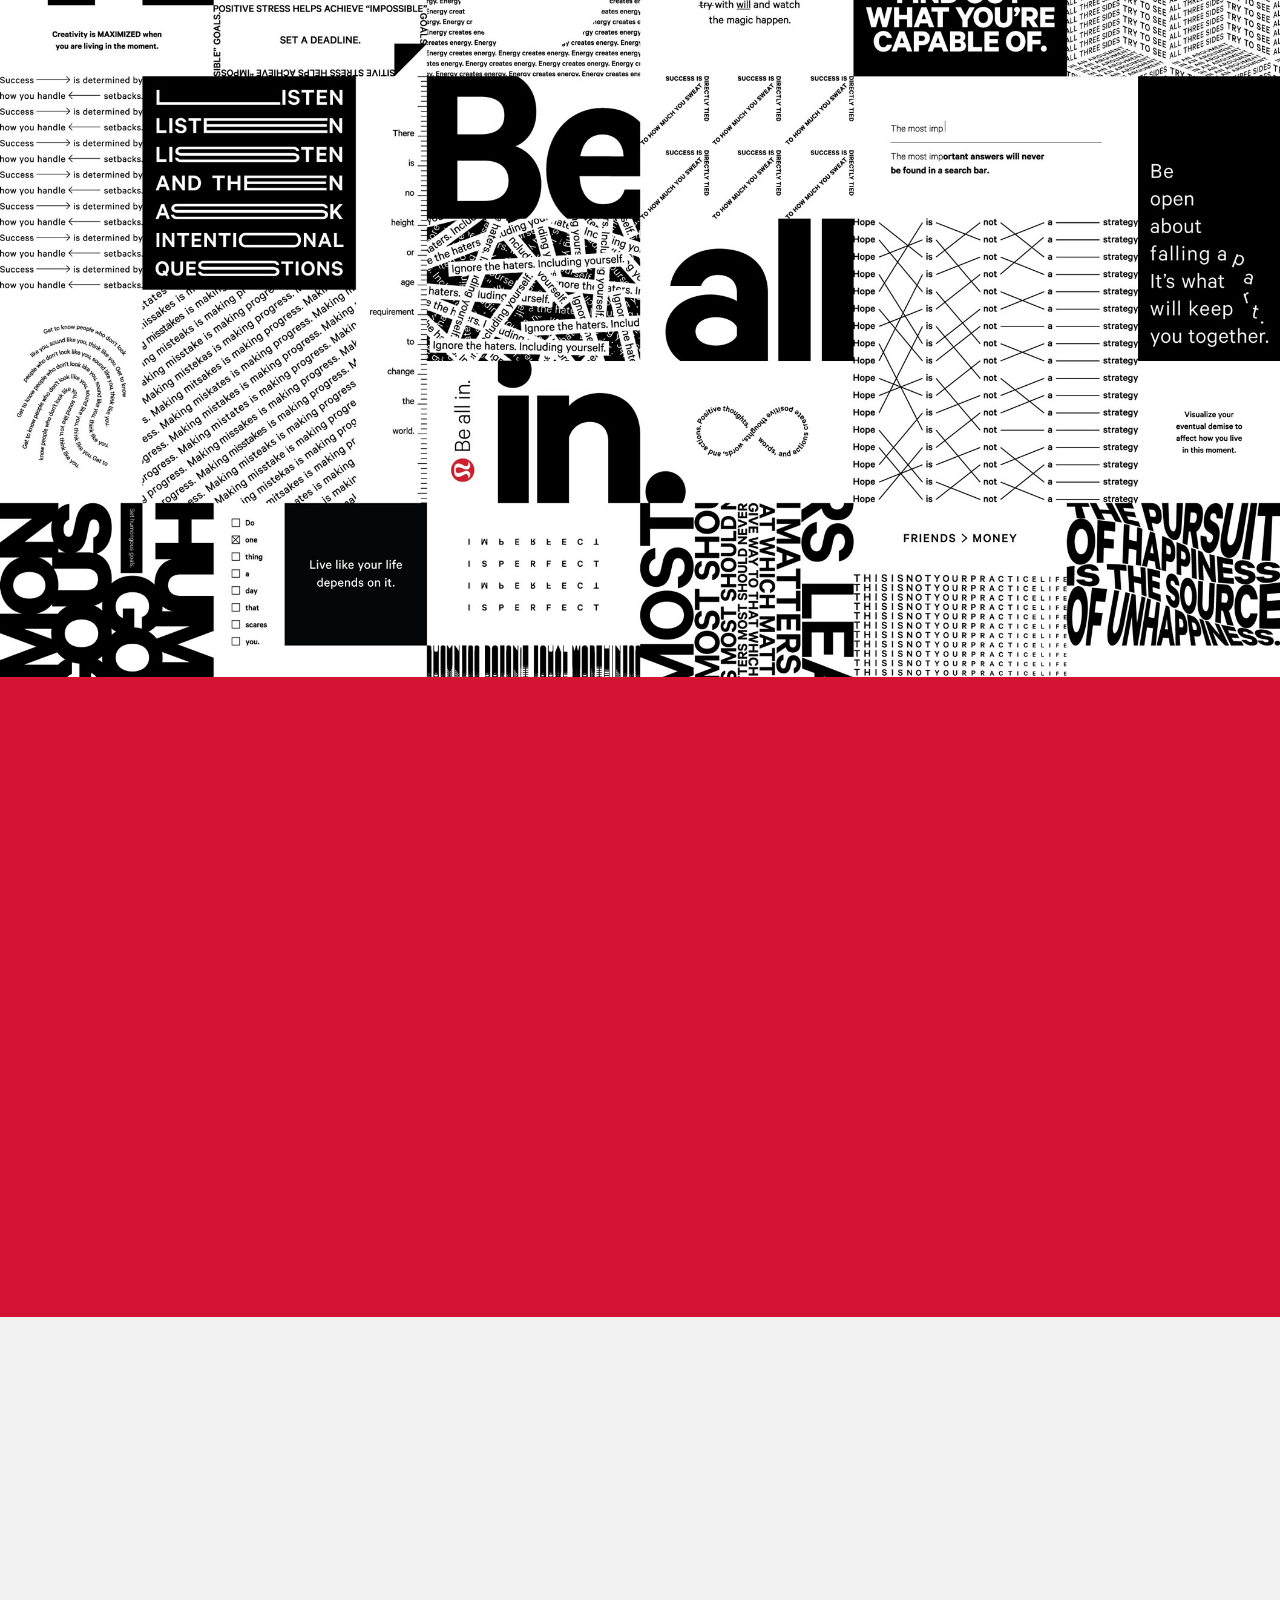
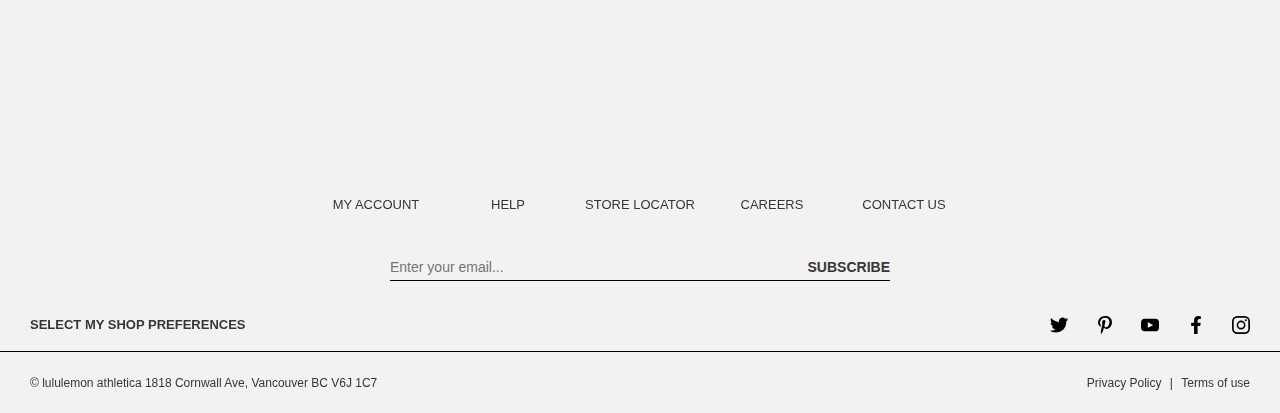
==== commit 6084875a: "favicon added" ====
--- a/aboutus.html
+++ b/aboutus.html
@@ -7,13 +7,18 @@
   <meta name="author" content="myeon">
   <meta http-equiv="X-UA-Compatible" content="IE=edge">
   <meta name="viewport" content="width=device-width, initial-scale=1.0, shrink-to-fit=no">
+  <!-- favicon -->
+  <link rel="icon" type="image/png" href="favicon/favicon.ico">
+  <link rel="apple-touch-icon" href="favicon/apple-touch-icon.png"> 
   <title>About us | lululemon</title>
   <link rel="stylesheet" href="css/lulu_reset.css" type="text/css" />
   <link rel="stylesheet" href="css/lulu_style.css" type="text/css" />
   <link rel="stylesheet" href="css/sub_aboutus.css" type="text/css" />
-	<link rel="stylesheet" href="https://unpkg.com/swiper/swiper-bundle.min.css" />
-	<script src="https://unpkg.com/swiper/swiper-bundle.min.js"></script>
-	<script src="https://code.jquery.com/jquery-3.1.1.min.js"></script>
+  <!-- <link rel="stylesheet" href="https://unpkg.com/swiper/swiper-bundle.min.css" /> -->
+  <!-- <script src="https://unpkg.com/swiper/swiper-bundle.min.js"></script> -->
+  <link rel="stylesheet" href="css/swiper.css" type="text/css" />
+  <script src="js/swiper.js"></script>
+  <script src="https://code.jquery.com/jquery-3.1.1.min.js"></script>
   <script src="js/slider.js"></script>
   <script src="js/aboutus.js"></script>
 </head>
@@ -39,7 +44,7 @@
 									<li><a href="shop-w.html">ACCESSORY</a></li>
 							</ul>
 						</li>
-						<li><a href="#">MIRROR</a></li>
+						<li class="sub2"><a href="index.html">MIRROR</a></li>
 						<li class="sub3 subm"><a href="community.html">COMMUNITY</a>		 <!-- ON --> 
 							<ul class="sub_menu">
 									<li><a href="community.html">SWEATLIFE</a></li>
